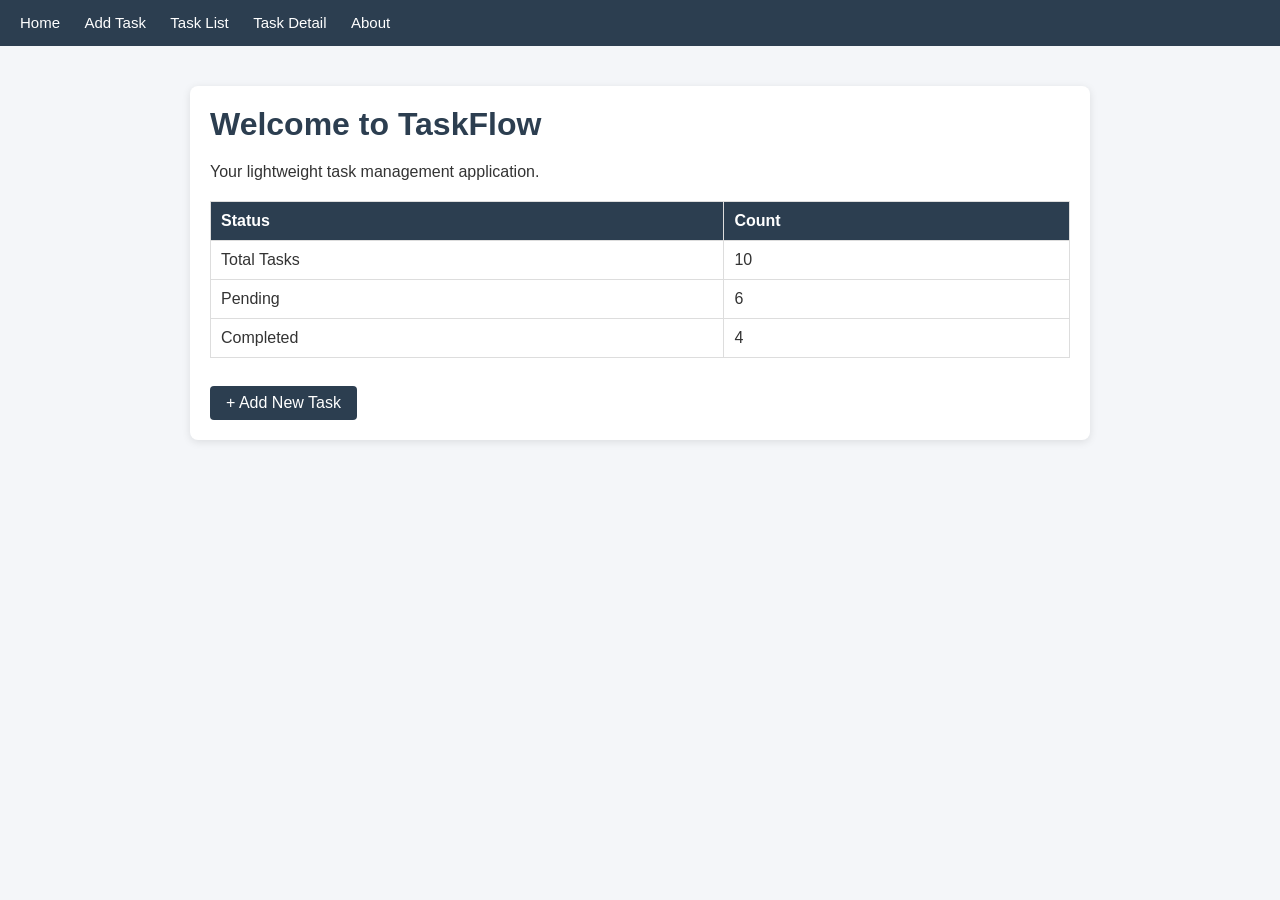
==== index.html @ 180d4b26 "Initial setup: Dockerfile, style.css, index.html, CI/CD workflows, assignment doc" ====
<!DOCTYPE html>
<html lang="en">
<head>
  <meta charset="UTF-8">
  <title>TaskFlow – Home</title>
  <link rel="stylesheet" href="style.css">
</head>
<body>
  <nav>
    <a href="index.html">Home</a>
    <a href="add-task.html">Add Task</a>
    <a href="task-list.html">Task List</a>
    <a href="task-detail.html">Task Detail</a>
    <a href="about.html">About</a>
  </nav>
  <div class="container">
    <h1>Welcome to TaskFlow</h1>
    <p>Your lightweight task management application.</p>
    <table>
      <tr><th>Status</th><th>Count</th></tr>
      <tr><td>Total Tasks</td><td>10</td></tr>
      <tr><td>Pending</td><td>6</td></tr>
      <tr><td>Completed</td><td>4</td></tr>
    </table>
    <br>
    <a class="btn" href="add-task.html">+ Add New Task</a>
  </div>
</body>
</html>
---- style.css ----
* {
  margin: 0;
  padding: 0;
  box-sizing: border-box;
}

body {
  font-family: Arial, sans-serif;
  background-color: #f4f6f9;
  color: #333;
}

nav {
  background-color: #2c3e50;
  padding: 14px 20px;
}

nav a {
  color: white;
  text-decoration: none;
  margin-right: 20px;
  font-size: 15px;
}

nav a:hover {
  text-decoration: underline;
}

.container {
  max-width: 900px;
  margin: 40px auto;
  padding: 20px;
  background: white;
  border-radius: 8px;
  box-shadow: 0 2px 8px rgba(0,0,0,0.1);
}

h1 {
  color: #2c3e50;
  margin-bottom: 20px;
}

table {
  width: 100%;
  border-collapse: collapse;
  margin-top: 20px;
}

th, td {
  border: 1px solid #ddd;
  padding: 10px;
  text-align: left;
}

th {
  background-color: #2c3e50;
  color: white;
}

.btn {
  display: inline-block;
  padding: 8px 16px;
  background-color: #2c3e50;
  color: white;
  border-radius: 4px;
  text-decoration: none;
  margin-top: 10px;
}
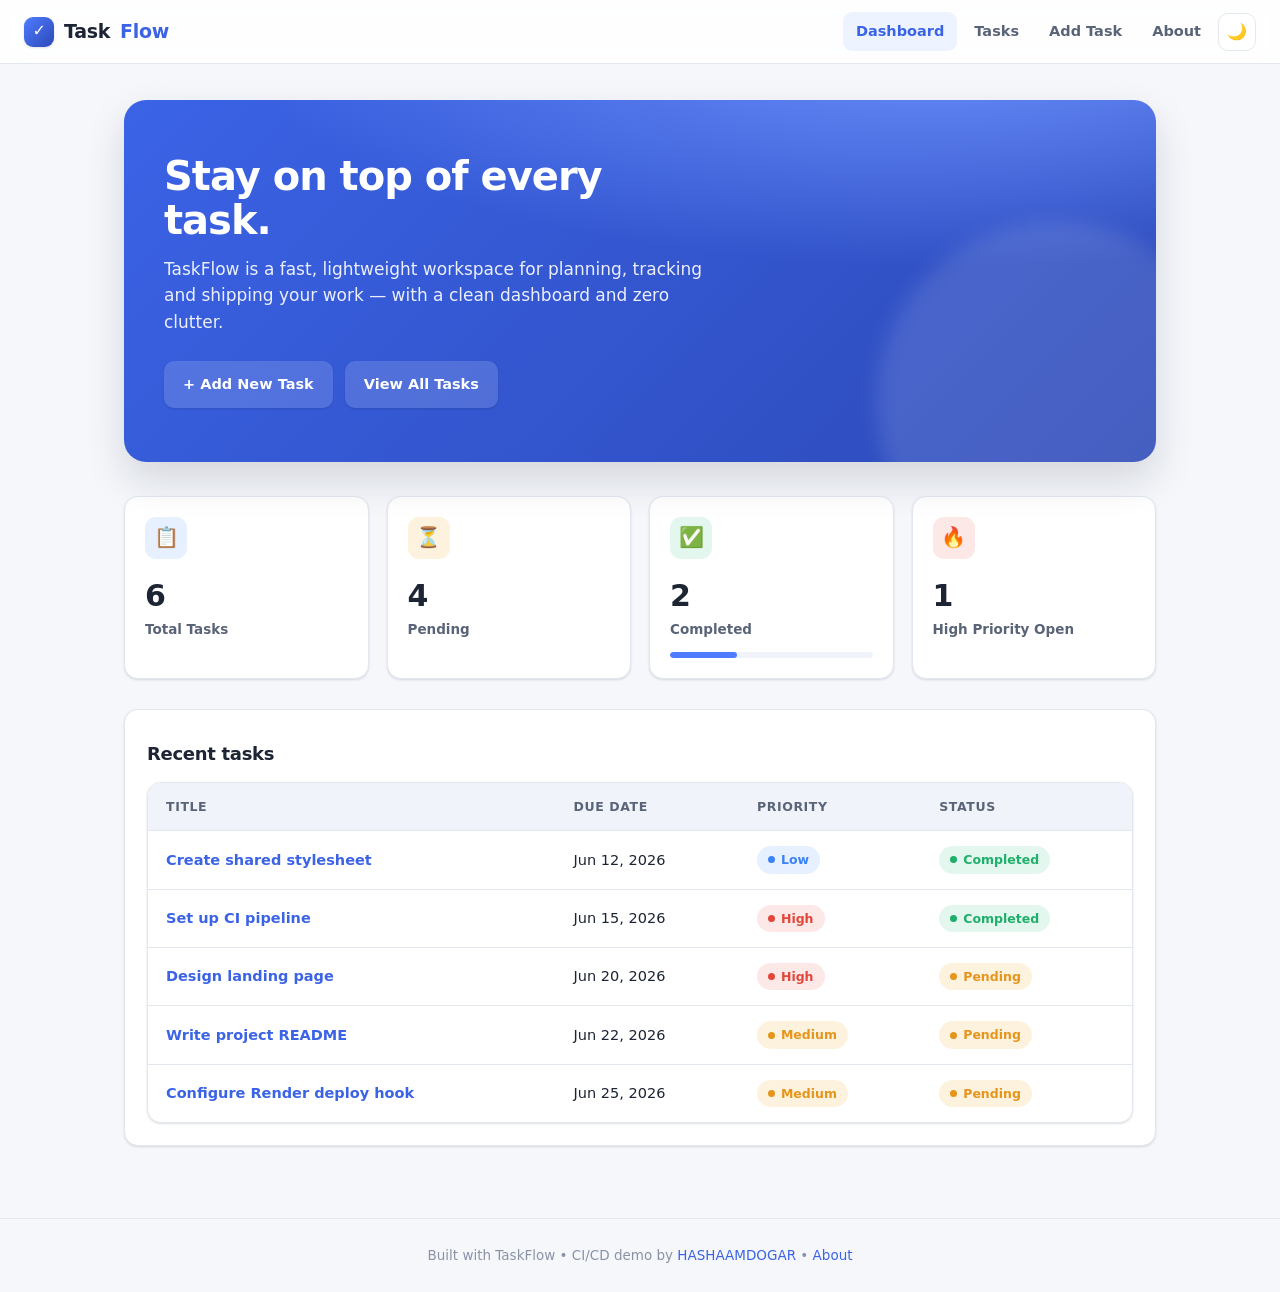
==== commit 17432f2c: "Redesign TaskFlow into a modern, professional web app - New responsive design system (style.css) wit" ====
--- a/index.html
+++ b/index.html
@@ -2,28 +2,83 @@
 <html lang="en">
 <head>
   <meta charset="UTF-8">
-  <title>TaskFlow – Home</title>
+  <meta name="viewport" content="width=device-width, initial-scale=1.0">
+  <meta name="description" content="TaskFlow — a lightweight, modern task management dashboard.">
+  <title>TaskFlow — Dashboard</title>
+  <link rel="icon" href="data:image/svg+xml,<svg xmlns='http://www.w3.org/2000/svg' viewBox='0 0 100 100'><text y='.9em' font-size='90'>✅</text></svg>">
   <link rel="stylesheet" href="style.css">
 </head>
 <body>
-  <nav>
-    <a href="index.html">Home</a>
-    <a href="add-task.html">Add Task</a>
-    <a href="task-list.html">Task List</a>
-    <a href="task-detail.html">Task Detail</a>
+  <nav class="navbar">
+    <a class="brand" href="index.html"><span class="logo">✓</span> Task<span><b>Flow</b></span></a>
+    <button class="nav-toggle" aria-label="Toggle navigation">☰</button>
+    <div class="nav-links">
+      <a href="index.html">Dashboard</a>
+      <a href="task-list.html">Tasks</a>
+      <a href="add-task.html">Add Task</a>
+      <a href="about.html">About</a>
+      <button class="theme-toggle" aria-label="Toggle theme">🌙</button>
+    </div>
+  </nav>
+
+  <div class="container">
+    <section class="hero">
+      <div class="glow"></div>
+      <h1>Stay on top of every task.</h1>
+      <p>TaskFlow is a fast, lightweight workspace for planning, tracking and shipping your work — with a clean dashboard and zero clutter.</p>
+      <div class="actions">
+        <a class="btn ghost" href="add-task.html">+ Add New Task</a>
+        <a class="btn ghost" href="task-list.html">View All Tasks</a>
+      </div>
+    </section>
+
+    <div class="stats-grid" id="stats"><!-- injected --></div>
+
+    <div class="card">
+      <h2 class="section-title">Recent tasks</h2>
+      <div class="table-wrap">
+        <table>
+          <thead>
+            <tr><th>Title</th><th>Due Date</th><th>Priority</th><th>Status</th></tr>
+          </thead>
+          <tbody id="recent"></tbody>
+        </table>
+      </div>
+    </div>
+  </div>
+
+  <footer>
+    Built with TaskFlow • CI/CD demo by <a href="https://github.com/HASHAAMDOGAR">HASHAAMDOGAR</a> •
     <a href="about.html">About</a>
-  </nav>
-  <div class="container">
-    <h1>Welcome to TaskFlow</h1>
-    <p>Your lightweight task management application.</p>
-    <table>
-      <tr><th>Status</th><th>Count</th></tr>
-      <tr><td>Total Tasks</td><td>10</td></tr>
-      <tr><td>Pending</td><td>6</td></tr>
-      <tr><td>Completed</td><td>4</td></tr>
-    </table>
-    <br>
-    <a class="btn" href="add-task.html">+ Add New Task</a>
-  </div>
+  </footer>
+
+  <script src="app.js"></script>
+  <script>
+    (function () {
+      const { Store, fmtDate, cap } = window.TaskFlow;
+      const tasks = Store.all();
+      const total = tasks.length;
+      const completed = tasks.filter(t => t.status === "completed").length;
+      const pending = total - completed;
+      const high = tasks.filter(t => t.priority === "high" && t.status !== "completed").length;
+      const pct = total ? Math.round((completed / total) * 100) : 0;
+
+      document.getElementById("stats").innerHTML = `
+        <div class="stat"><div class="ico blue">📋</div><div class="num">${total}</div><div class="label">Total Tasks</div></div>
+        <div class="stat"><div class="ico amber">⏳</div><div class="num">${pending}</div><div class="label">Pending</div></div>
+        <div class="stat"><div class="ico green">✅</div><div class="num">${completed}</div><div class="label">Completed</div>
+          <div class="bar"><i style="width:${pct}%"></i></div></div>
+        <div class="stat"><div class="ico red">🔥</div><div class="num">${high}</div><div class="label">High Priority Open</div></div>`;
+
+      const recent = tasks.slice().sort((a, b) => (a.due < b.due ? -1 : 1)).slice(0, 5);
+      document.getElementById("recent").innerHTML = recent.map(t => `
+        <tr>
+          <td><a href="task-detail.html?id=${t.id}">${t.title}</a></td>
+          <td>${fmtDate(t.due)}</td>
+          <td><span class="badge ${t.priority}">${cap(t.priority)}</span></td>
+          <td><span class="badge ${t.status}">${cap(t.status)}</span></td>
+        </tr>`).join("") || `<tr><td colspan="4" class="empty">No tasks yet.</td></tr>`;
+    })();
+  </script>
 </body>
-</html>+</html>
--- a/style.css
+++ b/style.css
@@ -1,68 +1,363 @@
-* {
-  margin: 0;
-  padding: 0;
-  box-sizing: border-box;
-}
+/* ============================================================
+   TaskFlow — Design System
+   A modern, responsive, accessible UI theme.
+   ============================================================ */
+
+:root {
+  /* Brand palette */
+  --brand-50:  #eef4ff;
+  --brand-100: #d9e6ff;
+  --brand-300: #8fb4ff;
+  --brand-500: #4f7cff;
+  --brand-600: #3b63e6;
+  --brand-700: #2c49b8;
+
+  /* Neutrals */
+  --bg:        #f5f7fb;
+  --surface:   #ffffff;
+  --surface-2: #f0f3f9;
+  --border:    #e3e8f0;
+  --text:      #1d2433;
+  --text-soft: #5a6478;
+  --text-mute: #8a93a6;
+
+  /* Status */
+  --success: #1eaf6b;
+  --success-bg: #e4f7ee;
+  --warning: #e6951c;
+  --warning-bg: #fdf2dd;
+  --danger:  #e1483b;
+  --danger-bg: #fce8e6;
+  --info:    #3b82f6;
+  --info-bg: #e6f0ff;
+
+  /* Shape & depth */
+  --radius:    14px;
+  --radius-sm: 9px;
+  --shadow-sm: 0 1px 2px rgba(16, 24, 40, .06), 0 1px 3px rgba(16, 24, 40, .08);
+  --shadow-md: 0 6px 18px rgba(16, 24, 40, .08);
+  --shadow-lg: 0 18px 40px rgba(16, 24, 40, .14);
+
+  --maxw: 1080px;
+  --nav-h: 64px;
+}
+
+/* Dark theme */
+html[data-theme="dark"] {
+  --bg:        #0e1320;
+  --surface:   #161d2e;
+  --surface-2: #1d2538;
+  --border:    #2a3450;
+  --text:      #eef1f7;
+  --text-soft: #aab3c7;
+  --text-mute: #7e889e;
+  --brand-50:  #1a2236;
+  --shadow-sm: 0 1px 2px rgba(0,0,0,.4);
+  --shadow-md: 0 6px 18px rgba(0,0,0,.45);
+  --shadow-lg: 0 18px 40px rgba(0,0,0,.55);
+}
+
+* { margin: 0; padding: 0; box-sizing: border-box; }
+
+html { scroll-behavior: smooth; }
 
 body {
-  font-family: Arial, sans-serif;
-  background-color: #f4f6f9;
-  color: #333;
-}
-
-nav {
-  background-color: #2c3e50;
-  padding: 14px 20px;
-}
-
-nav a {
-  color: white;
+  font-family: "Segoe UI", system-ui, -apple-system, Roboto, Helvetica, Arial, sans-serif;
+  background: var(--bg);
+  color: var(--text);
+  line-height: 1.55;
+  -webkit-font-smoothing: antialiased;
+  transition: background .25s ease, color .25s ease;
+}
+
+/* ---------------- Navbar ---------------- */
+.navbar {
+  position: sticky;
+  top: 0;
+  z-index: 50;
+  height: var(--nav-h);
+  display: flex;
+  align-items: center;
+  gap: 24px;
+  padding: 0 24px;
+  background: color-mix(in srgb, var(--surface) 88%, transparent);
+  backdrop-filter: saturate(160%) blur(10px);
+  border-bottom: 1px solid var(--border);
+}
+
+.brand {
+  display: flex;
+  align-items: center;
+  gap: 10px;
+  font-weight: 800;
+  font-size: 19px;
+  color: var(--text);
   text-decoration: none;
-  margin-right: 20px;
-  font-size: 15px;
-}
-
-nav a:hover {
-  text-decoration: underline;
-}
-
-.container {
-  max-width: 900px;
-  margin: 40px auto;
+  letter-spacing: -.3px;
+}
+.brand .logo {
+  width: 30px; height: 30px;
+  display: grid; place-items: center;
+  border-radius: 9px;
+  background: linear-gradient(135deg, var(--brand-500), var(--brand-700));
+  color: #fff; font-size: 16px;
+  box-shadow: var(--shadow-sm);
+}
+.brand span b { color: var(--brand-600); }
+
+.nav-links { display: flex; gap: 4px; margin-left: auto; align-items: center; }
+.nav-links a {
+  color: var(--text-soft);
+  text-decoration: none;
+  font-size: 14.5px;
+  font-weight: 600;
+  padding: 8px 13px;
+  border-radius: 9px;
+  transition: background .15s, color .15s;
+}
+.nav-links a:hover { background: var(--surface-2); color: var(--text); }
+.nav-links a.active { background: var(--brand-50); color: var(--brand-600); }
+html[data-theme="dark"] .nav-links a.active { color: var(--brand-300); }
+
+.theme-toggle {
+  width: 38px; height: 38px;
+  border: 1px solid var(--border);
+  background: var(--surface);
+  border-radius: 10px;
+  cursor: pointer;
+  font-size: 16px;
+  display: grid; place-items: center;
+  color: var(--text);
+  transition: background .15s, transform .15s;
+}
+.theme-toggle:hover { background: var(--surface-2); transform: translateY(-1px); }
+
+.nav-toggle { display: none; background: none; border: 0; color: var(--text); font-size: 22px; cursor: pointer; }
+
+/* ---------------- Layout ---------------- */
+.container { max-width: var(--maxw); margin: 0 auto; padding: 36px 24px 72px; }
+
+.page-head { margin-bottom: 26px; }
+.page-head .eyebrow {
+  text-transform: uppercase; letter-spacing: 1.4px; font-size: 12px;
+  font-weight: 700; color: var(--brand-600);
+}
+html[data-theme="dark"] .page-head .eyebrow { color: var(--brand-300); }
+.page-head h1 { font-size: 30px; letter-spacing: -.6px; margin: 6px 0 6px; }
+.page-head p { color: var(--text-soft); max-width: 60ch; }
+
+/* ---------------- Hero ---------------- */
+.hero {
+  position: relative;
+  overflow: hidden;
+  border-radius: 22px;
+  padding: 54px 40px;
+  color: #fff;
+  background: radial-gradient(1200px 400px at 80% -20%, #6f93ff 0%, transparent 60%),
+              linear-gradient(135deg, var(--brand-600), var(--brand-700));
+  box-shadow: var(--shadow-lg);
+  margin-bottom: 34px;
+}
+.hero h1 { font-size: 40px; line-height: 1.1; letter-spacing: -1px; max-width: 16ch; }
+.hero p { margin-top: 14px; font-size: 17px; color: rgba(255,255,255,.9); max-width: 52ch; }
+.hero .actions { margin-top: 26px; display: flex; gap: 12px; flex-wrap: wrap; }
+.hero .glow {
+  position: absolute; right: -80px; bottom: -120px;
+  width: 360px; height: 360px; border-radius: 50%;
+  background: rgba(255,255,255,.12); filter: blur(10px);
+}
+
+/* ---------------- Buttons ---------------- */
+.btn {
+  display: inline-flex; align-items: center; gap: 8px;
+  padding: 11px 18px;
+  background: var(--brand-600);
+  color: #fff;
+  border: 1px solid transparent;
+  border-radius: 10px;
+  font-size: 14.5px; font-weight: 600;
+  text-decoration: none; cursor: pointer;
+  transition: transform .12s, box-shadow .15s, background .15s;
+  box-shadow: var(--shadow-sm);
+}
+.btn:hover { background: var(--brand-700); transform: translateY(-1px); box-shadow: var(--shadow-md); }
+.btn:active { transform: translateY(0); }
+.btn.secondary { background: var(--surface); color: var(--text); border-color: var(--border); }
+.btn.secondary:hover { background: var(--surface-2); }
+.btn.ghost { background: rgba(255,255,255,.14); color: #fff; }
+.btn.ghost:hover { background: rgba(255,255,255,.24); }
+.btn.danger { background: var(--danger); }
+.btn.danger:hover { background: #c33; }
+.btn.sm { padding: 7px 12px; font-size: 13px; }
+
+/* ---------------- Cards & stats ---------------- */
+.card {
+  background: var(--surface);
+  border: 1px solid var(--border);
+  border-radius: var(--radius);
+  padding: 22px;
+  box-shadow: var(--shadow-sm);
+}
+
+.stats-grid {
+  display: grid;
+  grid-template-columns: repeat(4, 1fr);
+  gap: 18px;
+  margin-bottom: 30px;
+}
+.stat {
+  background: var(--surface);
+  border: 1px solid var(--border);
+  border-radius: var(--radius);
   padding: 20px;
-  background: white;
-  border-radius: 8px;
-  box-shadow: 0 2px 8px rgba(0,0,0,0.1);
-}
-
-h1 {
-  color: #2c3e50;
-  margin-bottom: 20px;
-}
-
-table {
-  width: 100%;
-  border-collapse: collapse;
-  margin-top: 20px;
-}
-
-th, td {
-  border: 1px solid #ddd;
-  padding: 10px;
-  text-align: left;
-}
-
-th {
-  background-color: #2c3e50;
-  color: white;
-}
-
-.btn {
-  display: inline-block;
-  padding: 8px 16px;
-  background-color: #2c3e50;
-  color: white;
-  border-radius: 4px;
-  text-decoration: none;
-  margin-top: 10px;
-}+  box-shadow: var(--shadow-sm);
+  transition: transform .15s, box-shadow .15s;
+}
+.stat:hover { transform: translateY(-3px); box-shadow: var(--shadow-md); }
+.stat .ico {
+  width: 42px; height: 42px; border-radius: 11px;
+  display: grid; place-items: center; font-size: 20px; margin-bottom: 14px;
+}
+.stat .ico.blue   { background: var(--info-bg);    color: var(--info); }
+.stat .ico.amber  { background: var(--warning-bg); color: var(--warning); }
+.stat .ico.green  { background: var(--success-bg); color: var(--success); }
+.stat .ico.red    { background: var(--danger-bg);  color: var(--danger); }
+.stat .num { font-size: 30px; font-weight: 800; letter-spacing: -1px; }
+.stat .label { color: var(--text-soft); font-size: 13.5px; font-weight: 600; }
+.stat .bar { height: 6px; border-radius: 99px; background: var(--surface-2); margin-top: 12px; overflow: hidden; }
+.stat .bar > i { display: block; height: 100%; border-radius: 99px; background: var(--brand-500); }
+
+/* ---------------- Toolbar ---------------- */
+.toolbar {
+  display: flex; gap: 12px; flex-wrap: wrap; align-items: center;
+  margin-bottom: 18px;
+}
+.search {
+  position: relative; flex: 1; min-width: 220px;
+}
+.search input {
+  width: 100%; padding: 11px 14px 11px 40px;
+  border: 1px solid var(--border); border-radius: 10px;
+  background: var(--surface); color: var(--text); font-size: 14.5px;
+}
+.search::before {
+  content: "🔍"; position: absolute; left: 13px; top: 50%;
+  transform: translateY(-50%); font-size: 14px; opacity: .6;
+}
+.search input:focus { outline: none; border-color: var(--brand-500); box-shadow: 0 0 0 3px var(--brand-50); }
+
+.filters { display: flex; gap: 8px; flex-wrap: wrap; }
+.chip {
+  padding: 9px 15px; border: 1px solid var(--border);
+  background: var(--surface); color: var(--text-soft);
+  border-radius: 99px; font-size: 13.5px; font-weight: 600; cursor: pointer;
+  transition: all .15s;
+}
+.chip:hover { background: var(--surface-2); }
+.chip.active { background: var(--brand-600); color: #fff; border-color: var(--brand-600); }
+
+/* ---------------- Table ---------------- */
+.table-wrap { background: var(--surface); border: 1px solid var(--border); border-radius: var(--radius); overflow: hidden; box-shadow: var(--shadow-sm); }
+table { width: 100%; border-collapse: collapse; }
+thead th {
+  background: var(--surface-2); color: var(--text-soft);
+  text-align: left; font-size: 12.5px; text-transform: uppercase;
+  letter-spacing: .6px; padding: 14px 18px; font-weight: 700;
+}
+tbody td { padding: 15px 18px; border-top: 1px solid var(--border); font-size: 14.5px; }
+tbody tr { transition: background .12s; }
+tbody tr:hover { background: var(--surface-2); }
+tbody td a { color: var(--brand-600); text-decoration: none; font-weight: 600; }
+html[data-theme="dark"] tbody td a { color: var(--brand-300); }
+tbody td a:hover { text-decoration: underline; }
+
+/* ---------------- Badges ---------------- */
+.badge {
+  display: inline-flex; align-items: center; gap: 6px;
+  padding: 4px 11px; border-radius: 99px;
+  font-size: 12.5px; font-weight: 700;
+}
+.badge::before { content: ""; width: 7px; height: 7px; border-radius: 50%; background: currentColor; }
+.badge.pending   { background: var(--warning-bg); color: var(--warning); }
+.badge.completed { background: var(--success-bg); color: var(--success); }
+.badge.high   { background: var(--danger-bg);  color: var(--danger); }
+.badge.medium { background: var(--warning-bg); color: var(--warning); }
+.badge.low    { background: var(--info-bg);    color: var(--info); }
+
+/* ---------------- Forms ---------------- */
+.form-grid { display: grid; grid-template-columns: 1fr 1fr; gap: 18px; }
+.field { display: flex; flex-direction: column; gap: 7px; }
+.field.full { grid-column: 1 / -1; }
+.field label { font-size: 13.5px; font-weight: 700; color: var(--text-soft); }
+.field input, .field select, .field textarea {
+  padding: 11px 13px; border: 1px solid var(--border); border-radius: 10px;
+  background: var(--surface); color: var(--text); font-size: 14.5px; font-family: inherit;
+}
+.field textarea { resize: vertical; min-height: 110px; }
+.field input:focus, .field select:focus, .field textarea:focus {
+  outline: none; border-color: var(--brand-500); box-shadow: 0 0 0 3px var(--brand-50);
+}
+.form-actions { display: flex; gap: 10px; margin-top: 22px; }
+
+/* ---------------- Detail view ---------------- */
+.detail-grid { display: grid; grid-template-columns: 2fr 1fr; gap: 22px; }
+.meta-list { list-style: none; display: flex; flex-direction: column; gap: 16px; }
+.meta-list li { display: flex; justify-content: space-between; align-items: center; gap: 12px; }
+.meta-list .k { color: var(--text-soft); font-size: 13.5px; font-weight: 600; }
+.progress { height: 9px; border-radius: 99px; background: var(--surface-2); overflow: hidden; }
+.progress > i { display: block; height: 100%; background: linear-gradient(90deg, var(--brand-500), var(--brand-600)); border-radius: 99px; }
+.timeline { list-style: none; position: relative; padding-left: 22px; }
+.timeline::before { content: ""; position: absolute; left: 6px; top: 4px; bottom: 4px; width: 2px; background: var(--border); }
+.timeline li { position: relative; padding: 0 0 18px 6px; }
+.timeline li::before { content: ""; position: absolute; left: -19px; top: 5px; width: 11px; height: 11px; border-radius: 50%; background: var(--brand-500); box-shadow: 0 0 0 3px var(--surface); }
+.timeline .t { font-weight: 600; font-size: 14px; }
+.timeline .d { color: var(--text-mute); font-size: 12.5px; }
+
+/* ---------------- Feature grid (about) ---------------- */
+.feature-grid { display: grid; grid-template-columns: repeat(3, 1fr); gap: 18px; margin-top: 24px; }
+.feature { padding: 24px; }
+.feature .ico { font-size: 26px; margin-bottom: 12px; }
+.feature h3 { font-size: 17px; margin-bottom: 6px; }
+.feature p { color: var(--text-soft); font-size: 14px; }
+
+/* ---------------- Misc ---------------- */
+.section-title { font-size: 18px; font-weight: 800; margin: 8px 0 14px; letter-spacing: -.3px; }
+.muted { color: var(--text-mute); }
+.empty { text-align: center; padding: 48px 20px; color: var(--text-mute); }
+.empty .big { font-size: 40px; margin-bottom: 10px; }
+
+.toast {
+  position: fixed; bottom: 24px; left: 50%; transform: translateX(-50%) translateY(20px);
+  background: var(--text); color: var(--bg);
+  padding: 13px 20px; border-radius: 12px; font-weight: 600; font-size: 14px;
+  box-shadow: var(--shadow-lg); opacity: 0; pointer-events: none;
+  transition: opacity .25s, transform .25s; z-index: 100;
+}
+.toast.show { opacity: 1; transform: translateX(-50%) translateY(0); }
+
+footer {
+  border-top: 1px solid var(--border);
+  padding: 26px 24px; text-align: center;
+  color: var(--text-mute); font-size: 13.5px;
+}
+footer a { color: var(--brand-600); text-decoration: none; }
+
+/* ---------------- Responsive ---------------- */
+@media (max-width: 860px) {
+  .stats-grid { grid-template-columns: repeat(2, 1fr); }
+  .detail-grid, .form-grid, .feature-grid { grid-template-columns: 1fr; }
+  .hero { padding: 40px 26px; }
+  .hero h1 { font-size: 30px; }
+}
+@media (max-width: 620px) {
+  .nav-toggle { display: block; margin-left: auto; }
+  .nav-links {
+    position: absolute; top: var(--nav-h); left: 0; right: 0;
+    flex-direction: column; align-items: stretch; gap: 2px;
+    background: var(--surface); border-bottom: 1px solid var(--border);
+    padding: 10px; margin-left: 0; display: none;
+  }
+  .nav-links.open { display: flex; }
+  .stats-grid { grid-template-columns: 1fr; }
+  .theme-toggle { order: 3; }
+}
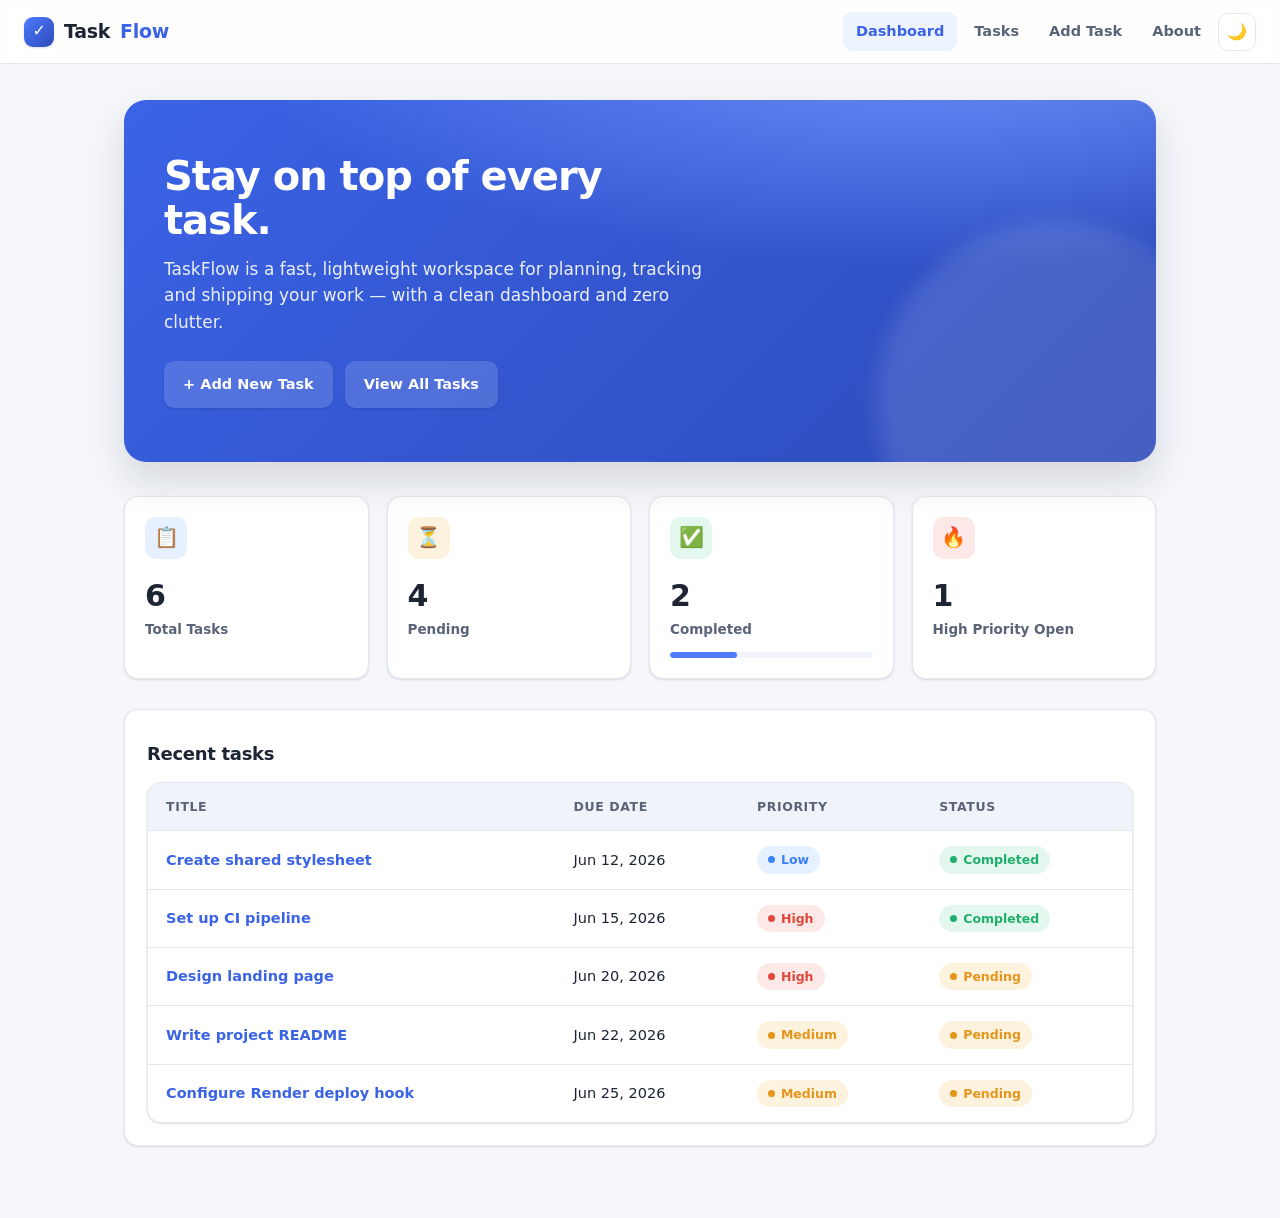
==== commit ad66979b: "Remove footer text from all pages Co-Authored-By: Claude Opus 4.8 (1M context) <noreply@anthropic.co" ====
--- a/index.html
+++ b/index.html
@@ -47,11 +47,6 @@
     </div>
   </div>
 
-  <footer>
-    Built with TaskFlow • CI/CD demo by <a href="https://github.com/HASHAAMDOGAR">HASHAAMDOGAR</a> •
-    <a href="about.html">About</a>
-  </footer>
-
   <script src="app.js"></script>
   <script>
     (function () {
